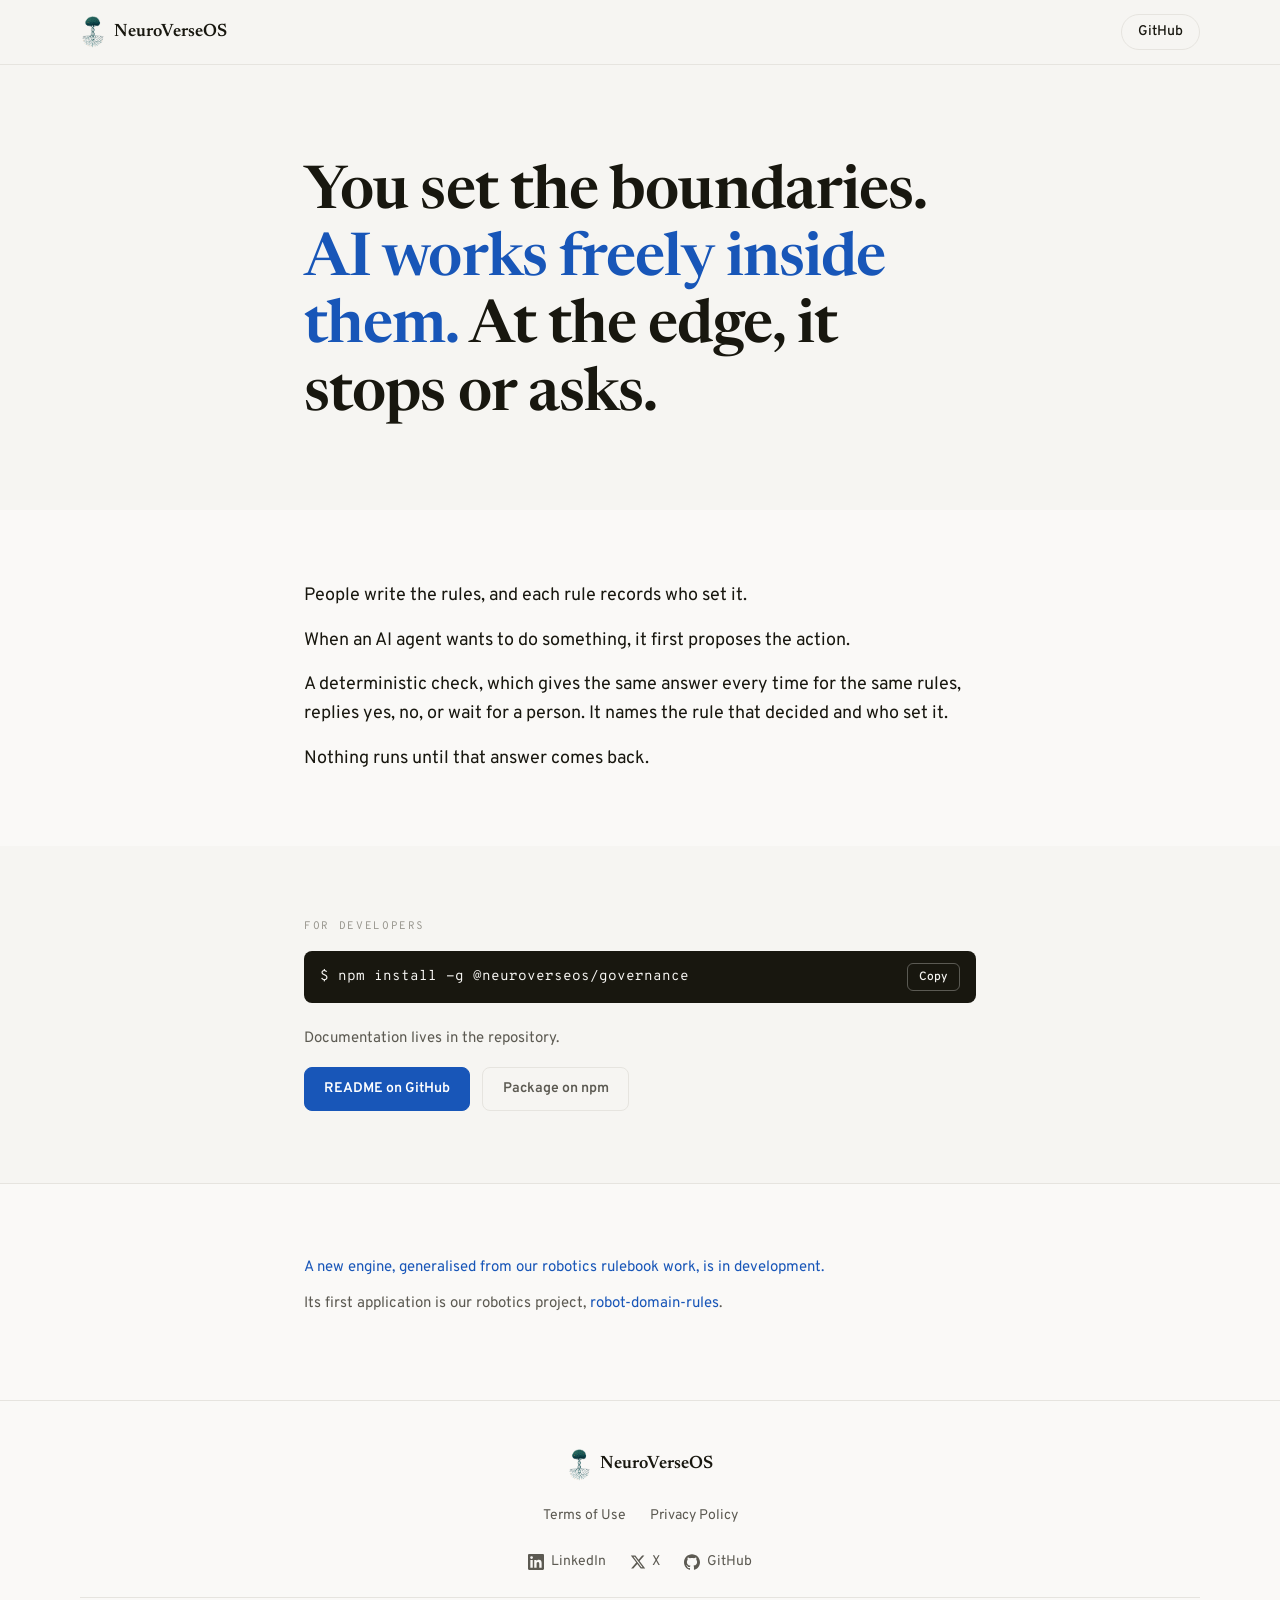
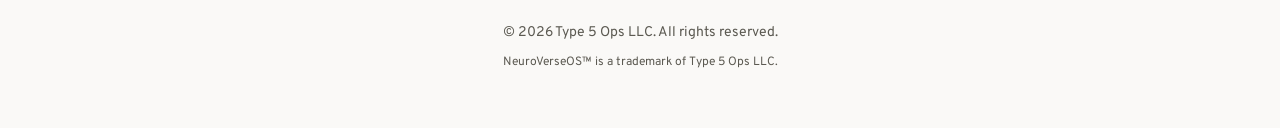
==== index.html @ 501070e5 "Site: neuroverseos.com as a static page on GitHub Pages Co-Authored-By: Claude Opus 5.5 <noreply@ant" ====
<!doctype html>
<html lang="en">
<head>
  <meta charset="utf-8">
  <meta name="viewport" content="width=device-width, initial-scale=1">
  <title>NeuroVerseOS — Human authority over machine action</title>
  <meta name="description" content="@neuroverseos/governance: people write the rules, and a deterministic check allows, blocks, or pauses each AI agent action before it runs.">
  <link rel="canonical" href="https://www.neuroverseos.com/">
  <link rel="icon" href="/favicon.svg" type="image/svg+xml">
  <link rel="icon" href="/favicon.ico" sizes="any">
  <link rel="apple-touch-icon" href="/apple-touch-icon.png">

  <meta property="og:type" content="website">
  <meta property="og:site_name" content="NeuroVerseOS">
  <meta property="og:title" content="NeuroVerseOS — Human authority over machine action">
  <meta property="og:description" content="@neuroverseos/governance: people write the rules, and a deterministic check allows, blocks, or pauses each AI agent action before it runs.">
  <meta property="og:url" content="https://www.neuroverseos.com/">
  <meta property="og:image" content="https://www.neuroverseos.com/og-neuroverse-v2.png">
  <meta property="og:image:width" content="1200">
  <meta property="og:image:height" content="630">
  <meta property="og:image:alt" content="You set the boundaries. AI works freely inside them. At the edge, it stops or asks.">
  <meta name="twitter:card" content="summary_large_image">
  <meta name="twitter:site" content="@NeuroverseOS">
  <meta name="twitter:title" content="NeuroVerseOS — Human authority over machine action">
  <meta name="twitter:description" content="@neuroverseos/governance: people write the rules, and a deterministic check allows, blocks, or pauses each AI agent action before it runs.">
  <meta name="twitter:image" content="https://www.neuroverseos.com/og-neuroverse-v2.png">

  <link rel="preconnect" href="https://fonts.googleapis.com">
  <link rel="preconnect" href="https://fonts.gstatic.com" crossorigin>
  <link rel="stylesheet" href="https://fonts.googleapis.com/css2?family=Newsreader:opsz,wght@6..72,500;6..72,600&family=Overpass:wght@400;500;600&family=Overpass+Mono:wght@400;500&display=swap">
  <link rel="stylesheet" href="/styles.css">
</head>
<body>
<header class="site-header">
  <nav class="wrap nav" aria-label="Main">
    <a class="brand" href="/">
      <img src="/neuroverse-logo.png" alt="" width="26" height="32">
      <span>NeuroVerseOS</span>
    </a>
    <a class="pill" href="https://github.com/NeuroverseOS/neuroverseos-governance" target="_blank" rel="noopener noreferrer">GitHub</a>
  </nav>
</header>

<main>
  <section class="hero">
    <div class="wrap narrow">
      <h1>You set the boundaries. <span class="accent">AI works freely inside them.</span> At the edge, it stops or asks.</h1>
    </div>
  </section>

  <section class="band alt">
    <div class="wrap narrow plain">
      <p>People write the rules, and each rule records who set it.</p>
      <p>When an AI agent wants to do something, it first proposes the action.</p>
      <p>A deterministic check, which gives the same answer every time for the same rules, replies yes, no, or wait for a person. It names the rule that decided and who set it.</p>
      <p>Nothing runs until that answer comes back.</p>
    </div>
  </section>

  <section class="band">
    <div class="wrap narrow">
      <p class="eyebrow">For developers</p>
      <div class="install">
        <code id="install-line">$ npm install -g @neuroverseos/governance</code>
        <button type="button" class="copy" data-copy="npm install -g @neuroverseos/governance" aria-label="Copy install command">Copy</button>
      </div>
      <p class="muted">Documentation lives in the repository.</p>
      <p class="actions">
        <a class="button primary" href="https://github.com/NeuroverseOS/neuroverseos-governance#readme" target="_blank" rel="noopener noreferrer">README on GitHub</a>
        <a class="button" href="https://www.npmjs.com/package/@neuroverseos/governance" target="_blank" rel="noopener noreferrer">Package on npm</a>
      </p>
    </div>
  </section>

  <section class="band alt bordered">
    <div class="wrap narrow muted">
      <p><a href="https://github.com/NeuroverseOS/neuroverseos-governance/pull/152" target="_blank" rel="noopener noreferrer">A new engine, generalised from our robotics rulebook work, is in development.</a></p>
      <p>Its first application is our robotics project, <a href="https://github.com/NeuroverseOS/robot-domain-rules" target="_blank" rel="noopener noreferrer">robot-domain-rules</a>.</p>
    </div>
  </section>
</main>

<footer class="site-footer">
  <div class="wrap">
    <a class="brand brand-footer" href="/">
      <img src="/neuroverse-logo.png" alt="" width="26" height="32">
      <span>NeuroVerseOS</span>
    </a>
    <nav class="footer-links" aria-label="Legal">
      <a href="/legal/terms/">Terms of Use</a>
      <a href="/legal/privacy/">Privacy Policy</a>
    </nav>
    <nav class="footer-links" aria-label="Social">
      <a href="https://www.linkedin.com/company/neuroverseos/" target="_blank" rel="noopener noreferrer"><svg aria-hidden="true" viewBox="0 0 24 24" width="16" height="16" fill="currentColor"><path d="M20.447 20.452h-3.554v-5.569c0-1.328-.027-3.037-1.852-3.037-1.853 0-2.136 1.445-2.136 2.939v5.667H9.351V9h3.414v1.561h.046c.477-.9 1.637-1.85 3.37-1.85 3.601 0 4.267 2.37 4.267 5.455v6.286zM5.337 7.433a2.062 2.062 0 01-2.063-2.065 2.064 2.064 0 112.063 2.065zm1.782 13.019H3.555V9h3.564v11.452zM22.225 0H1.771C.792 0 0 .774 0 1.729v20.542C0 23.227.792 24 1.771 24h20.451C23.2 24 24 23.227 24 22.271V1.729C24 .774 23.2 0 22.222 0h.003z"/></svg> LinkedIn</a>
      <a href="https://x.com/NeuroverseOS" target="_blank" rel="noopener noreferrer"><svg aria-hidden="true" viewBox="0 0 24 24" width="16" height="16" fill="currentColor"><path d="M18.244 2.25h3.308l-7.227 8.26 8.502 11.24H16.17l-5.214-6.817L4.99 21.75H1.68l7.73-8.835L1.254 2.25H8.08l4.713 6.231zm-1.161 17.52h1.833L7.084 4.126H5.117z"/></svg> X</a>
      <a href="https://github.com/NeuroverseOS/neuroverseos-governance" target="_blank" rel="noopener noreferrer"><svg aria-hidden="true" viewBox="0 0 24 24" width="16" height="16" fill="currentColor"><path d="M12 .297c-6.63 0-12 5.373-12 12 0 5.303 3.438 9.8 8.205 11.385.6.113.82-.258.82-.577 0-.285-.01-1.04-.015-2.04-3.338.724-4.042-1.61-4.042-1.61C4.422 18.07 3.633 17.7 3.633 17.7c-1.087-.744.084-.729.084-.729 1.205.084 1.838 1.236 1.838 1.236 1.07 1.835 2.809 1.305 3.495.998.108-.776.417-1.305.76-1.605-2.665-.3-5.466-1.332-5.466-5.93 0-1.31.465-2.38 1.235-3.22-.135-.303-.54-1.523.105-3.176 0 0 1.005-.322 3.3 1.23.96-.267 1.98-.399 3-.405 1.02.006 2.04.138 3 .405 2.28-1.552 3.285-1.23 3.285-1.23.645 1.653.24 2.873.12 3.176.765.84 1.23 1.91 1.23 3.22 0 4.61-2.805 5.625-5.475 5.92.42.36.81 1.096.81 2.22 0 1.606-.015 2.896-.015 3.286 0 .315.21.69.825.57C20.565 22.092 24 17.592 24 12.297c0-6.627-5.373-12-12-12"/></svg> GitHub</a>
    </nav>
    <div class="footer-legal">
      <p>&copy; 2026 Type 5 Ops LLC. All rights reserved.</p>
      <p class="small">NeuroVerseOS&trade; is a trademark of Type 5 Ops LLC.</p>
    </div>
  </div>
</footer>
<script>
  document.querySelectorAll('button.copy').forEach(function (b) {
    b.addEventListener('click', function () {
      navigator.clipboard.writeText(b.dataset.copy).then(function () {
        b.textContent = 'Copied'; setTimeout(function () { b.textContent = 'Copy'; }, 2000);
      });
    });
  });
</script>
</body>
</html>
---- styles.css ----
/* NeuroVerseOS — design system: Newsreader (display), Overpass (body), Overpass Mono (technical). */

:root {
  --bg: #f6f5f2;
  --surface: #ffffff;
  --surface-alt: #faf9f7;
  --text: #18170f;
  --text-2: #5c5a52;
  --text-3: #97958d;
  --border: #e6e4df;
  --accent: #1856b8;
  --on-accent: #ffffff;
  --code-bg: #18170f;
  --code-text: #f6f5f2;
  --display: "Newsreader", Georgia, serif;
  --body: "Overpass", system-ui, sans-serif;
  --mono: "Overpass Mono", ui-monospace, monospace;
  color-scheme: light dark;
}

@media (prefers-color-scheme: dark) {
  :root {
    --bg: #1c1917;
    --surface: #24211e;
    --surface-alt: #211e1b;
    --text: #f6f5f2;
    --text-2: #c9c6be;
    --text-3: #97958d;
    --border: #3a3631;
    --accent: #7aa7ec;
    --on-accent: #1c1917;
    --code-bg: #0f0e0c;
  }
}

*, *::before, *::after { box-sizing: border-box; }

html { -webkit-text-size-adjust: 100%; }

body {
  margin: 0;
  background: var(--bg);
  color: var(--text);
  font-family: var(--body);
  font-size: 1rem;
  line-height: 1.6;
  overflow-x: hidden;
}

img, svg { max-width: 100%; }

a { color: var(--accent); text-decoration: none; }
a:hover { text-decoration: underline; }
a:focus-visible, button:focus-visible { outline: 2px solid var(--accent); outline-offset: 2px; }

.wrap { width: 100%; max-width: 72rem; margin: 0 auto; padding: 0 16px; }
.narrow { max-width: 44rem; }

/* Nav */
.site-header { border-bottom: 1px solid var(--border); background: var(--bg); }
.nav { display: flex; align-items: center; justify-content: space-between; min-height: 4rem; gap: 1rem; }
.brand { display: inline-flex; align-items: center; gap: 0.5rem; color: var(--text); font-family: var(--display); font-weight: 600; font-size: 1.125rem; }
.brand:hover { text-decoration: none; opacity: 0.8; }
.brand img { height: 32px; width: auto; }
.pill { display: inline-flex; align-items: center; padding: 0.35rem 1rem; border: 1px solid var(--border); border-radius: 999px; color: var(--text); font-size: 0.875rem; font-weight: 500; }
.pill:hover { text-decoration: none; background: var(--surface-alt); }

/* Sections */
.hero { padding: 4rem 0 3.5rem; }
h1 { font-family: var(--display); font-weight: 600; letter-spacing: -0.015em; line-height: 1.12; margin: 0; }
.hero h1 { font-size: clamp(2.1rem, 7vw, 3.75rem); }
.accent { color: var(--accent); }
.band { padding: 3.5rem 0; }
.alt { background: var(--surface-alt); }
.bordered { border-top: 1px solid var(--border); }
.plain p { font-size: 1.125rem; margin: 0 0 1rem; }
.plain p:last-child { margin-bottom: 0; }
.muted { color: var(--text-2); font-size: 0.9375rem; }
.muted p { margin: 0 0 0.75rem; }
.eyebrow { font-family: var(--mono); font-size: 0.6875rem; letter-spacing: 0.15em; text-transform: uppercase; color: var(--text-3); margin: 0 0 1rem; }

/* Install line */
.install { display: flex; align-items: center; justify-content: space-between; gap: 0.75rem; background: var(--code-bg); border-radius: 0.5rem; padding: 0.75rem 1rem; margin-bottom: 1.5rem; }
.install code { font-family: var(--mono); font-size: 0.875rem; color: var(--code-text); overflow-wrap: anywhere; }
.copy { flex-shrink: 0; font: 500 0.75rem var(--body); color: var(--code-text); background: transparent; border: 1px solid rgba(246, 245, 242, 0.3); border-radius: 0.375rem; padding: 0.3rem 0.7rem; cursor: pointer; }
.copy:hover { background: rgba(246, 245, 242, 0.1); }

.actions { display: flex; flex-wrap: wrap; gap: 0.75rem; margin: 1rem 0 0; }
.button { display: inline-flex; align-items: center; padding: 0.6rem 1.2rem; border: 1px solid var(--border); border-radius: 0.5rem; color: var(--text-2); font-size: 0.875rem; font-weight: 600; }
.button:hover { text-decoration: none; border-color: var(--text-3); }
.button.primary { background: var(--accent); border-color: var(--accent); color: var(--on-accent); }
.button.primary:hover { opacity: 0.9; }

/* Legal pages */
.legal h1 { font-size: clamp(2rem, 6vw, 2.75rem); margin-bottom: 0.5rem; }
.legal h2 { font-family: var(--display); font-weight: 600; font-size: 1.375rem; margin: 2.25rem 0 0.5rem; }
.legal p, .legal li { color: var(--text); }
.legal ul { padding-left: 1.25rem; }

/* Footer */
.site-footer { border-top: 1px solid var(--border); background: var(--surface-alt); padding: 3rem 0; text-align: center; }
.brand-footer { margin-bottom: 1.5rem; }
.footer-links { display: flex; flex-wrap: wrap; justify-content: center; gap: 0.75rem 1.5rem; margin-bottom: 1.5rem; }
.footer-links a { display: inline-flex; align-items: center; gap: 0.4rem; color: var(--text-2); font-size: 0.875rem; }
.footer-links a:hover { color: var(--text); }
.footer-legal { border-top: 1px solid var(--border); padding-top: 1.5rem; color: var(--text-2); font-size: 0.875rem; }
.footer-legal p { margin: 0 0 0.5rem; }
.small { font-size: 0.75rem; }

@media (min-width: 768px) {
  .hero { padding: 6rem 0 5rem; }
  .band { padding: 4.5rem 0; }
}
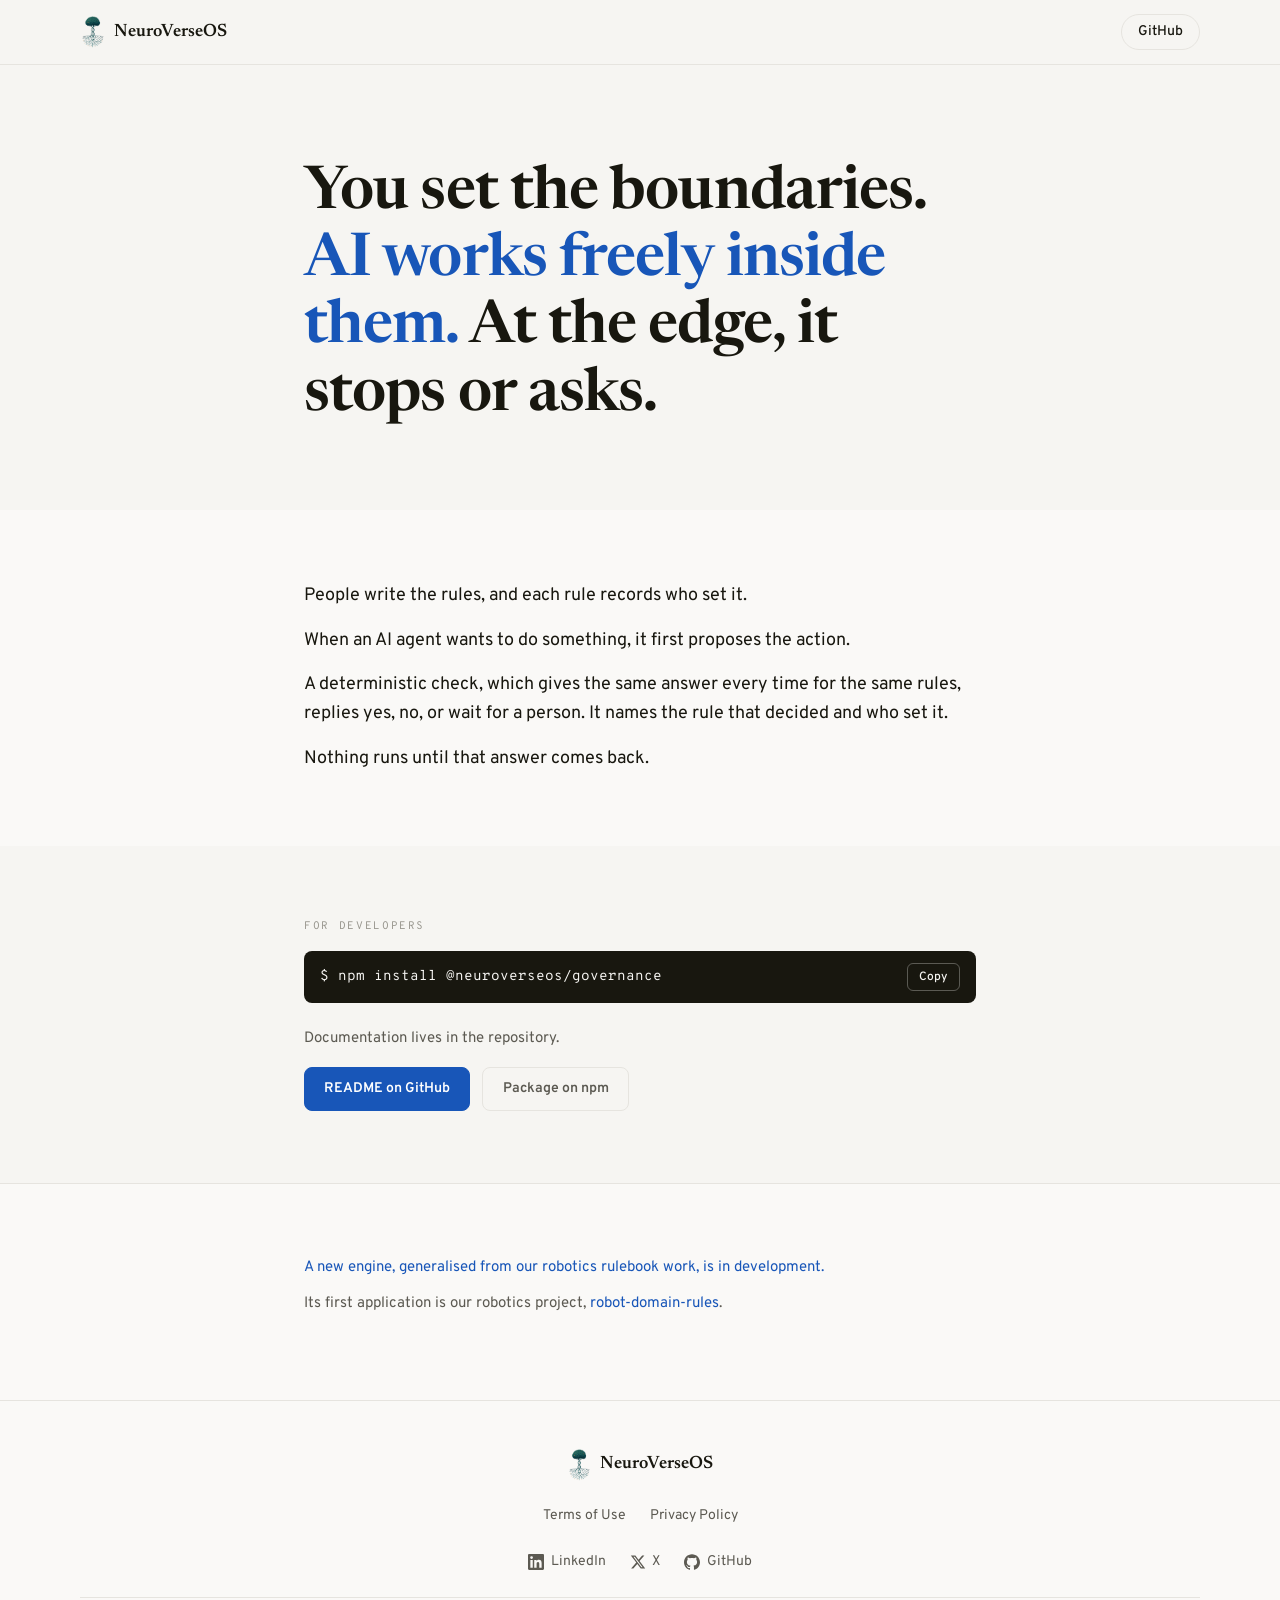
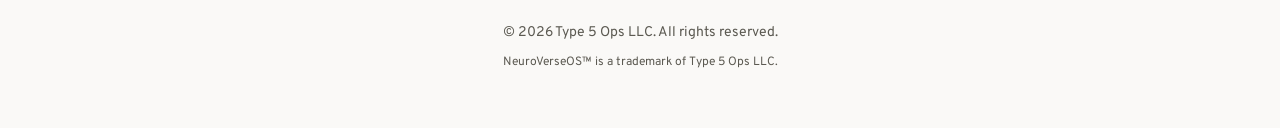
==== commit dcb198e1: "Site: install line without -g (1.0 ships no CLI) Co-Authored-By: Claude Opus 5.5 <noreply@anthropic." ====
--- a/index.html
+++ b/index.html
@@ -61,8 +61,8 @@
     <div class="wrap narrow">
       <p class="eyebrow">For developers</p>
       <div class="install">
-        <code id="install-line">$ npm install -g @neuroverseos/governance</code>
-        <button type="button" class="copy" data-copy="npm install -g @neuroverseos/governance" aria-label="Copy install command">Copy</button>
+        <code id="install-line">$ npm install @neuroverseos/governance</code>
+        <button type="button" class="copy" data-copy="npm install @neuroverseos/governance" aria-label="Copy install command">Copy</button>
       </div>
       <p class="muted">Documentation lives in the repository.</p>
       <p class="actions">
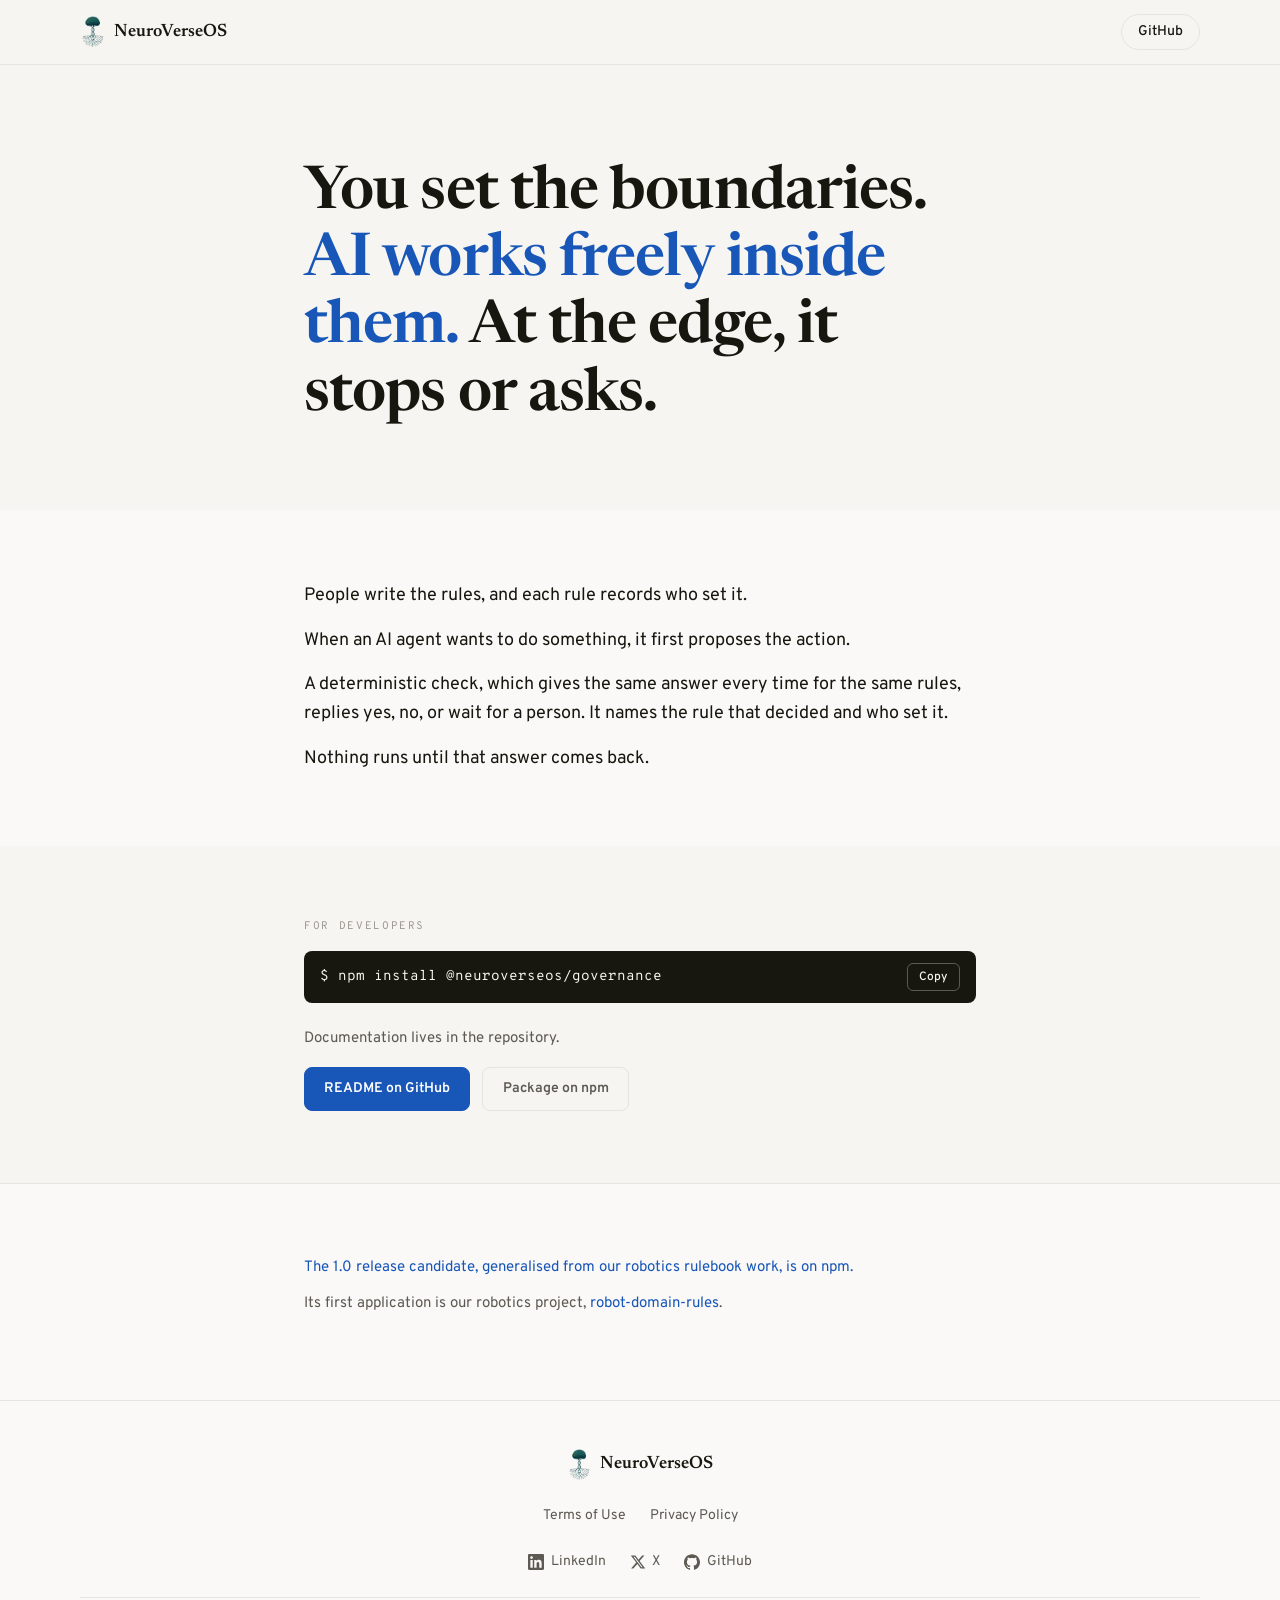
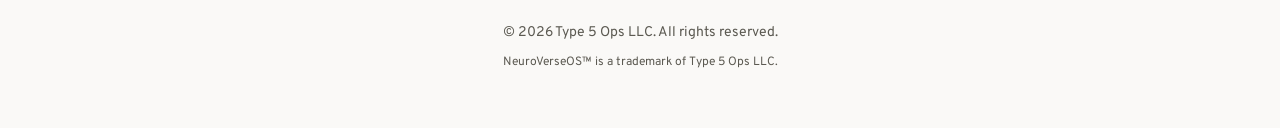
==== commit 37abfe91: "Site: the 1.0 release candidate is on npm Co-Authored-By: Claude Opus 5.5 <noreply@anthropic.com> Cl" ====
--- a/index.html
+++ b/index.html
@@ -74,7 +74,7 @@
 
   <section class="band alt bordered">
     <div class="wrap narrow muted">
-      <p><a href="https://github.com/NeuroverseOS/neuroverseos-governance/pull/152" target="_blank" rel="noopener noreferrer">A new engine, generalised from our robotics rulebook work, is in development.</a></p>
+      <p><a href="https://www.npmjs.com/package/@neuroverseos/governance" target="_blank" rel="noopener noreferrer">The 1.0 release candidate, generalised from our robotics rulebook work, is on npm.</a></p>
       <p>Its first application is our robotics project, <a href="https://github.com/NeuroverseOS/robot-domain-rules" target="_blank" rel="noopener noreferrer">robot-domain-rules</a>.</p>
     </div>
   </section>
